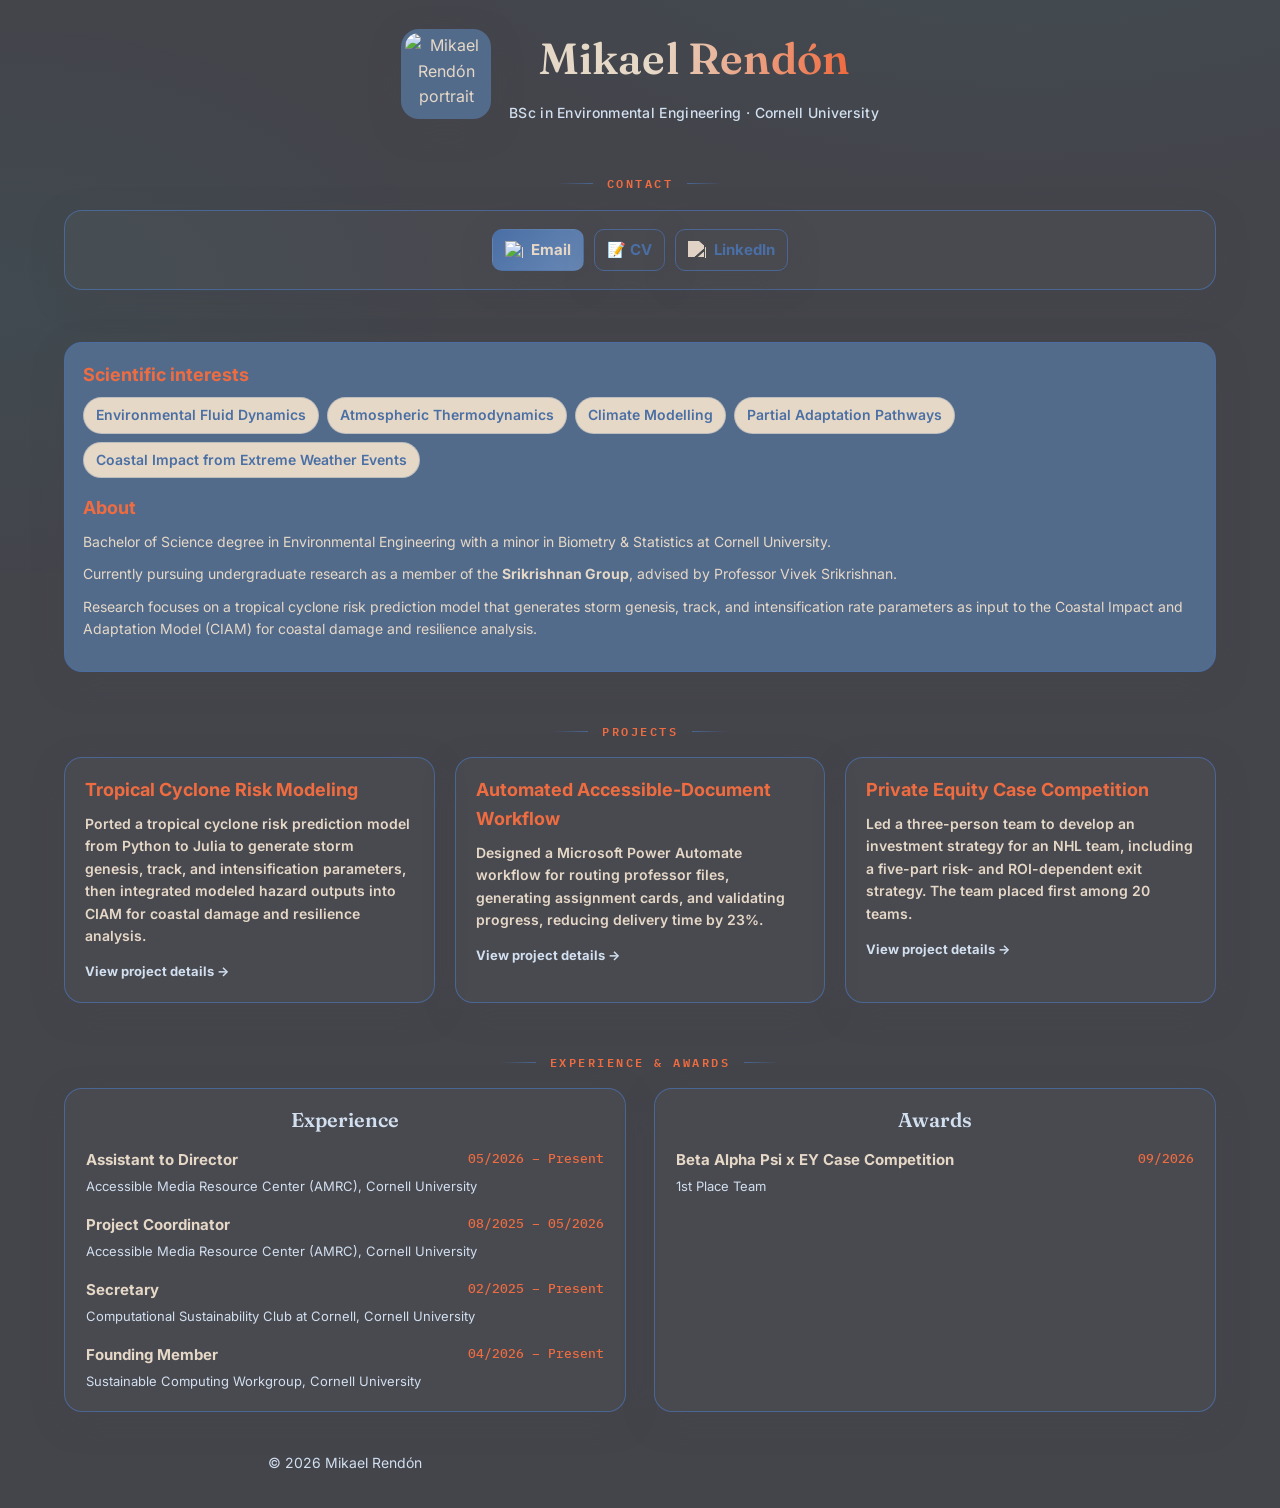
==== MikaelMRendon.html @ 0ec75952 "first commit" ====
<!DOCTYPE html>
<html lang="en">
<head>
  <meta charset="utf-8" />
  <meta name="viewport" content="width=device-width, initial-scale=1" />
  <title>Mikael M. Rendón | Resume</title>
  <meta name="description" content="Environmental engineering student at Cornell University focused on environmental systems analysis, data-driven risk modeling, and applied sustainability work." />
  <meta name="theme-color" content="#4a6fa5" media="(prefers-color-scheme: light)">
  <meta name="theme-color" content="#44444b" media="(prefers-color-scheme: dark)">
  <meta property="og:title" content="Mikael M. Rendón | Resume" />
  <meta property="og:description" content="Environmental Engineering student at Cornell University." />
  <meta property="og:type" content="website" />
  <meta property="og:image" content="tile_cayuga.jpg" />
  <link rel="icon" href="data:image/svg+xml,%3Csvg xmlns='http://www.w3.org/2000/svg' viewBox='0 0 100 100'%3E%3Ctext y='0.9em' font-size='82'%3EM%3C/text%3E%3C/svg%3E">

  <link rel="preconnect" href="https://fonts.googleapis.com">
  <link rel="preconnect" href="https://fonts.gstatic.com" crossorigin>
  <link href="https://fonts.googleapis.com/css2?family=Fraunces:opsz,wght@9..144,400;9..144,500;9..144,600&family=Inter:wght@300;400;500;600;800&family=IBM+Plex+Mono:wght@400;500&display=swap" rel="stylesheet">

  <style>
    :root{
      --slate-blue:#4a6fa5;
      --peach:#ef6c41;
      --cream:#e6d8c7;
      --dusty-blue:#d1dfef;
      --graphite:#44444b;
      --bg:var(--graphite);
      --text:var(--cream);
      --muted:var(--dusty-blue);
      --brand:var(--slate-blue);
      --brand-2:var(--peach);
      --gold:var(--peach);
      --card:#536b8b;
      --shadow:0 10px 30px rgba(68,68,75,.45);
      --border:rgba(74,111,165,.8);
      --serif:'Fraunces', Georgia, serif;
      --mono:'IBM Plex Mono', ui-monospace, Menlo, Consolas, monospace;
    }
    *{box-sizing:border-box}
    html{scroll-behavior:smooth}
    body{
      margin:0;
      background:
        radial-gradient(1200px 600px at 80% -10%, rgba(20,184,166,.08), transparent 60%),
        radial-gradient(800px 500px at 0% 20%, rgba(13,148,136,.08), transparent 60%),
        var(--bg);
      color:var(--text);
      font:16px/1.6 'Inter', system-ui, -apple-system, Segoe UI, Roboto, Helvetica, Arial;
    }
    a{color:var(--brand); text-decoration:none; font-weight:600; transition:color .2s ease}
    a:hover{text-decoration:underline; color:var(--slate-blue)}
    .wrap{max-width:1200px; margin:0 auto; padding:24px}

    .skip-link{
      position:absolute; left:12px; top:-48px;
      background:var(--gold); color:#062c2c; font-weight:700;
      padding:10px 16px; border-radius:8px; z-index:100;
      transition:top .2s ease;
    }
    .skip-link:focus{top:12px}

    :focus-visible{outline:2px solid var(--slate-blue); outline-offset:3px; border-radius:4px}

    @media (prefers-reduced-motion: reduce){
      html{scroll-behavior:auto}
      *{animation-duration:.01ms !important; animation-iteration-count:1 !important; transition-duration:.01ms !important;}
    }

    /* ===== Header ===== */
    header{
      display:flex;
      justify-content:center;
      align-items:center;
      margin-bottom:28px;
      text-align:center;
    }
    .brand{
      display:flex;
      align-items:center;
      gap:18px;
      flex-wrap:wrap;
      justify-content:center;
    }
    .brand img{
      width:90px;
      height:90px;
      border-radius:18px;
      object-fit:contain;
      background:var(--card);
      box-shadow:var(--shadow);
      padding:4px;
    }
    h1{
      font-family:var(--serif);
      font-size:clamp(30px,3.4vw,46px);
      margin:0;
      font-weight:600;
      letter-spacing:.2px;
      background:linear-gradient(100deg, var(--text) 40%, var(--brand-2) 90%);
      -webkit-background-clip:text;
      background-clip:text;
      -webkit-text-fill-color:transparent;
    }
    .sub{
      margin:8px 0 0;
      color:var(--muted);
      font-weight:500;
      font-size:14px;
      letter-spacing:.3px;
    }

    /* ===== Buttons / links ===== */
    nav{
      display:flex;
      gap:10px;
      flex-wrap:wrap;
      white-space:nowrap;
      justify-content:center;
    }
    .btn{
      display:inline-flex;
      align-items:center;
      gap:8px;
      padding:8px 12px;
      border-radius:10px;
      border:1px solid transparent;
      background:linear-gradient(135deg, var(--slate-blue), #6888b5);
      color:var(--cream);
      font-weight:700;
      box-shadow:var(--shadow);
      font-size:15px;
      transition:transform .2s ease, box-shadow .2s ease, filter .2s ease, background .2s ease;
    }
    .btn:hover{ transform:translateY(-2px); text-decoration:none; filter:brightness(1.08); box-shadow:0 14px 30px rgba(74,111,165,.35); }
    .btn.secondary{
      background:transparent;
      color:var(--brand);
      border:1px solid rgba(74,111,165,.8);
    }
    .btn.secondary:hover{background:rgba(74,111,165,.18)}
    .icon{
      width:18px;
      height:18px;
      display:inline-block;
      vertical-align:middle;
    }
    .linkedin-icon{
      width:18px;
      height:18px;
      filter:brightness(0) saturate(100%) invert(88%) sepia(13%) saturate(258%) hue-rotate(348deg) brightness(97%) contrast(88%);
    }
    .cornell-badge{width:20px; height:20px; display:inline-block}
    .cornell-badge svg{display:block}

    /* ===== Section headings ===== */
    h2{
      font:600 12px/1.3 var(--mono), monospace;
      margin:0 0 18px;
      letter-spacing:2.5px;
      text-transform:uppercase;
      color:var(--gold);
      text-align:center;
      display:flex;
      align-items:center;
      justify-content:center;
      gap:14px;
    }
    h2::before, h2::after{
      content:'';
      height:1px;
      width:36px;
      background:linear-gradient(90deg, transparent, var(--border));
    }
    h2::after{ background:linear-gradient(90deg, var(--border), transparent); }

    section{margin-top:52px; scroll-margin-top:90px}

    /* ===== Cards ===== */
    .card{
      background:rgba(255,255,255,.03);
      border:1px solid var(--border);
      border-radius:18px;
      padding:18px 20px;
      box-shadow:var(--shadow);
      text-align:center;
      transition:transform .35s ease, border-color .35s ease, box-shadow .35s ease;
    }

    /* ===== Scroll-reveal ===== */
    .reveal{
      opacity:0;
      transform:translateY(18px);
      transition:opacity .7s ease, transform .7s ease;
    }
    .reveal.is-visible{ opacity:1; transform:translateY(0); }

    /* ===== Sticky section nav ===== */
    .quicknav{
      position:fixed; top:16px; left:50%; z-index:50;
      display:flex; justify-content:center; gap:4px;
      flex-wrap:wrap;
      max-width:min(92vw, 620px);
      padding:10px 14px;
      border-radius:999px;
      background:rgba(6,44,44,.7);
      backdrop-filter:blur(10px);
      -webkit-backdrop-filter:blur(10px);
      border:1px solid var(--border);
      box-shadow:var(--shadow);
      opacity:0;
      transform:translate(-50%,-14px);
      transition:opacity .3s ease, transform .3s ease;
      pointer-events:none;
    }
    .quicknav.is-shown{ opacity:1; transform:translate(-50%,0); pointer-events:auto; }
    .quicknav a{
      font:600 12px/1 'Inter', sans-serif;
      color:var(--muted);
      padding:8px 12px;
      border-radius:999px;
      transition:background .2s ease, color .2s ease;
      text-decoration:none;
    }
    .quicknav a:hover, .quicknav a:focus-visible{
      background:rgba(74,111,165,.22);
      color:var(--text);
      text-decoration:none;
    }

    .back-to-top{
      position:fixed; right:20px; bottom:20px; z-index:50;
      width:44px; height:44px;
      display:flex; align-items:center; justify-content:center;
      border-radius:50%;
      background:linear-gradient(180deg, var(--brand), var(--brand-2));
      color:#fff; font-size:18px;
      box-shadow:var(--shadow);
      border:none; cursor:pointer;
      opacity:0; transform:translateY(10px) scale(.9);
      transition:opacity .3s ease, transform .3s ease;
      pointer-events:none;
    }
    .back-to-top.is-shown{ opacity:1; transform:translateY(0) scale(1); pointer-events:auto; }
    .back-to-top:hover{ filter:brightness(1.1) }

    /* ===== Main layout (hero) ===== */
    .hero{
      display:grid;
      grid-template-columns:1fr 1fr;
      gap:32px;
      align-items:stretch;
      margin-top:30px;
    }
    .figure{
      border-radius:22px;
      overflow:hidden;
      box-shadow:var(--shadow);
      border:1px solid var(--border);
    }
    .figure img{
      width:100%;
      height:100%;
      object-fit:cover;
      display:block;
      transition:transform .6s ease;
    }
    .figure:hover img{ transform:scale(1.04); }

    .info-card{
      background:var(--card);
      border-radius:18px;
      padding:18px 18px 20px;
      box-shadow:var(--shadow);
      display:flex;
      flex-direction:column;
      gap:16px;
      border:1px solid var(--border);
    }
    .info-card h3{
      margin:0 0 8px;
      color:var(--peach);
      font-weight:700;
      font-size:18px;
    }
    .keyword-list{
      display:flex;
      flex-wrap:wrap;
      gap:8px;
    }
    .pill{
      padding:6px 12px;
      border-radius:999px;
      background:var(--cream);
      color:var(--slate-blue);
      font-weight:600;
      font-size:14px;
      border:1px solid rgba(74,111,165,.25);
      transition:background .2s ease, transform .2s ease;
    }
    .pill:hover{ background:#f6efe8; transform:translateY(-1px); }
    .about-text p{
      margin:0 0 10px;
      font-size:14px;
      color:var(--cream);
    }

    /* ===== Publications block ===== */
    .pub-list{
      list-style:none;
      padding:0;
      margin:0;
      display:flex;
      flex-direction:column;
      gap:16px;
      text-align:left;
    }
    .pub-item{
      padding:14px 16px;
      border-radius:14px;
      background:rgba(255,255,255,.02);
      border:1px dashed var(--border);
      transition:border-color .25s ease, background .25s ease;
    }
    .pub-item:hover, .cv-item:hover{
      border-color:rgba(74,111,165,.8);
      background:rgba(74,111,165,.08);
    }
    .cv-top{
      display:flex;
      justify-content:space-between;
      gap:12px;
      flex-wrap:wrap;
    }
    .cv-role{
      font-weight:700;
      font-size:15px;
    }
    .cv-date{
      color:var(--gold);
      font-size:12.5px;
      font-weight:500;
      font-family:var(--mono);
      white-space:nowrap;
    }
    .cv-org{
      margin-top:4px;
      font-size:13px;
      color:var(--muted);
    }
    .cv-title{
      margin-top:8px;
      font-weight:600;
      font-size:14px;
    }
    .cv-note{
      margin-top:6px;
      font-size:13px;
      word-break:break-all;
    }

    .footer{
      text-align:center;
      margin:40px 0 10px;
      color:var(--muted);
      font-size:14px;
    }

    /* ===== Experience & Awards two-column layout ===== */
    .cv-grid{
      display:grid;
      grid-template-columns:1fr 1fr;
      gap:28px;
      margin-top:16px;
    }
    .cv-section{
      background:rgba(255,255,255,.03);
      border:1px solid var(--border);
      border-radius:18px;
      padding:18px 20px;
      box-shadow:var(--shadow);
      transition:border-color .35s ease;
    }
    .cv-section:hover{ border-color:rgba(74,111,165,.9); }
    .cv-list{
      list-style:none;
      padding:0;
      margin:0;
      display:flex;
      flex-direction:column;
      gap:14px;
    }
    .cv-item{
      padding:8px 10px;
      margin:-8px -10px;
      border-radius:12px;
      border:1px solid transparent;
      transition:border-color .25s ease, background .25s ease;
    }
    .subhead{
      margin:0 0 14px;
      font-family:var(--serif);
      font:600 20px/1.3 var(--serif);
      color:var(--muted);
      text-align:center;
    }

    .avatar{
      width:92px;
      height:92px;
      border-radius:50%;
      display:flex;
      align-items:center;
      justify-content:center;
      background:linear-gradient(135deg, var(--slate-blue), rgba(74,111,165,.7));
      color:var(--cream);
      font-family:var(--serif);
      font-size:42px;
      font-weight:700;
      box-shadow:var(--shadow);
      border:1px solid rgba(74,111,165,.8);
    }
    .contact-detail{
      margin-top:18px;
      font-size:14px;
      color:var(--muted);
      text-align:center;
    }
    .resume-row{
      display:flex;
      justify-content:space-between;
      gap:16px;
      align-items:flex-start;
      flex-wrap:wrap;
      margin-bottom:10px;
    }
    .resume-row strong{ color:var(--text); }
    .resume-list{
      margin:0;
      padding-left:20px;
      color:var(--text);
    }
    .resume-list li{ margin:8px 0; }
    .project-grid{
      display:grid;
      grid-template-columns:repeat(auto-fit, minmax(min(100%, 280px), 1fr));
      gap:20px;
    }
    .project-card{
      display:block;
      background:rgba(255,255,255,.03);
      border:1px solid var(--border);
      border-radius:18px;
      padding:18px 20px;
      box-shadow:var(--shadow);
      text-align:left;
      color:var(--text);
      text-decoration:none;
      transition:border-color .25s ease, background .25s ease;
    }
    .project-card:hover, .project-card:focus-visible{
      border-color:var(--slate-blue);
      background:rgba(74,111,165,.08);
      color:var(--text);
      text-decoration:none;
    }
    .project-card h3{
      margin:0 0 8px;
      color:var(--peach);
      font-size:18px;
    }
    .project-card p{
      margin:0;
      color:var(--cream);
      font-size:14px;
    }
    .project-card .project-link{
      display:inline-block;
      margin-top:14px;
      color:var(--dusty-blue);
      font-size:13px;
      font-weight:700;
    }
    .mini-tag{
      display:inline-block;
      padding:6px 10px;
      border-radius:999px;
      background:rgba(74,111,165,.18);
      color:var(--slate-blue);
      border:1px solid rgba(74,111,165,.6);
      font-size:12px;
      font-weight:700;
      letter-spacing:.08em;
      text-transform:uppercase;
      margin-bottom:8px;
    }

    @media (max-width:900px){
      .hero{grid-template-columns:1fr}
      .cv-top{flex-direction:column}
      .cv-grid{grid-template-columns:1fr}
      .resume-row{flex-direction:column; align-items:flex-start}
    }
  </style>
</head>

<body>
  <a class="skip-link" href="#main">Skip to content</a>

  <nav class="quicknav" id="quicknav" aria-label="Section navigation">
    <a href="#top">Top</a>
    <a href="#contact">Contact</a>
    <a href="#about">About</a>
    <a href="#projects">Projects</a>
    <!--<a href="#publications">Publications</a>-->
    <a href="#cv">Experience</a>
    <!--<a href="#talks">Talks</a>-->
  </nav>

  <div class="wrap" id="main">

    <!-- Centered header -->
    <header id="top">
      <div class="brand">
        <img src="tile_nola.jpg" alt="Mikael Rendón portrait">
        <div>
          <h1>Mikael Rendón</h1>
          <p class="sub">
            BSc in Environmental Engineering · Cornell University
          </p>
        </div>
      </div>
    </header>

    <!-- Contact & useful links -->
    <section aria-label="Contact and useful links" id="contact">
      <h2>Contact</h2>
      <div class="card">
        <nav>
          <a class="btn" href="mailto:mm3446@cornell.edu">
            <img class="icon" src="https://cdn.simpleicons.org/gmail/FFFFFF" alt="Email"> Email
          </a>
          <a class="btn secondary" href="./MikaelMRendon_Resume2026.pdf.pdf" target="_blank" rel="noopener">📝 CV</a>
          <!--<a class="btn secondary" href="https://scholar.google.com/citations?user=1HS5D3MAAAAJ&hl=en" target="_blank" rel="noopener">
            <img class="icon" src="https://cdn.simpleicons.org/googlescholar/0d9488" alt="Scholar"> Scholar-->
          </a>
          <!--<a class="btn secondary" href="https://orcid.org/0000-0002-5926-7119" target="_blank" rel="noopener">
            <img class="icon" src="https://cdn.simpleicons.org/orcid/A6CE39" alt="ORCID"> ORCID-->
          </a>
          <a class="btn secondary" href="https://www.linkedin.com/in/mikael-rendon-625943254/" target="_blank" rel="noopener">
            <img class="linkedin-icon" src="https://cdn.jsdelivr.net/npm/simple-icons@v9/icons/linkedin.svg" alt="LinkedIn"> LinkedIn
          </a>
        
</nav>
      </div>
    </section>

    <section class="reveal" id="about">
      <div class="info-card">
        <div>
          <h3> Scientific interests</h3>
          <div class="keyword-list">
            <span class="pill">Environmental Fluid Dynamics</span>
            <span class="pill">Atmospheric Thermodynamics</span>
            <span class="pill">Climate Modelling</span>
            <span class="pill">Partial Adaptation Pathways</span>
            <span class="pill">Coastal Impact from Extreme Weather Events</span>
          </div>
        </div>

        <div class="about-text">
          <h3> About</h3>
          <p>
            Bachelor of Science degree in Environmental Engineering with a minor in Biometry & Statistics at Cornell University.
          </p>
          <p>
            Currently pursuing undergraduate research as a member of the
            <strong>Srikrishnan Group</strong>, advised by Professor Vivek Srikrishnan.
          </p>
          <p>
            Research focuses on a tropical cyclone risk prediction model that 
            generates storm genesis, track, and intensification rate parameters as input 
            to the Coastal Impact and Adaptation Model (CIAM) for coastal damage and resilience analysis.
          </p>
        </div>
      </div>
    </section>

    <section class="reveal" id="projects">
      <h2>Projects</h2>
      <div class="project-grid">
        <a class="project-card" href="projects/tropical-cyclone-risk-modeling.html">
          <h3>Tropical Cyclone Risk Modeling</h3>
          <p>Ported a tropical cyclone risk prediction model from Python to Julia to generate storm genesis, track, and intensification parameters, then integrated modeled hazard outputs into CIAM for coastal damage and resilience analysis.</p>
          <span class="project-link">View project details →</span>
        </a>
        <a class="project-card" href="projects/accessible-document-workflow.html">
          <h3>Automated Accessible-Document Workflow</h3>
          <p>Designed a Microsoft Power Automate workflow for routing professor files, generating assignment cards, and validating progress, reducing delivery time by 23%.</p>
          <span class="project-link">View project details →</span>
        </a>
        <a class="project-card" href="projects/private-equity-case-competition.html">
          <h3>Private Equity Case Competition</h3>
          <p>Led a three-person team to develop an investment strategy for an NHL team, including a five-part risk- and ROI-dependent exit strategy. The team placed first among 20 teams.</p>
          <span class="project-link">View project details →</span>
        </a>
      </div>
    </section>

    <!-- 📚 Publications (Full width) -->
    <!--<section class="reveal" id="publications">
      <h2>Publications</h2>
      <div class="card">
        <ul class="pub-list">

          <li class="pub-item">
            <div class="cv-top">
              <span class="cv-role">Published — Journal of Physical Oceanography </span>
              <span class="cv-date">03/2026</span>
            </div>
            <div class="cv-org">AMS · JPO</div>
            <div class="cv-title">
              Formation and evolution of turbulence in convectively unstable internal solitary waves of depression
              shoaling over gentle slopes in the South China Sea
            </div>
            <div class="cv-note">
              <a href="https://doi.org/10.1175/JPO-D-24-0181.1" target="_blank" rel="noopener">
                https://doi.org/10.1175/JPO-D-24-0181.1
              </a>
            </div>
          </li>

          <li class="pub-item">
            <div class="cv-top">
              <span class="cv-role">Published — Ocean Dynamics</span>
              <span class="cv-date">04/2026</span>
            </div>
            <div class="cv-org">Ocean Dynamics · Springer Nature</div>
            <div class="cv-title">
              Eulerian and Lagrangian characterization of a high-amplitude convectively unstable
              shoaling internal solitary wave
            </div>
            <div class="cv-note">
              <a href="https://link.springer.com/article/10.1007/s10236-026-01805-8" target="_blank" rel="noopener">
                https://doi.org/10.1007/s10236-026-01805-8
              </a>
            </div>
          </li>

          <li class="pub-item">
            <div class="cv-top">
              <span class="cv-role">Published — Cornell Theses and Dissertations</span>
              <span class="cv-date">05/2026</span>
            </div>
            <div class="cv-org">Cornell eCommons Library · Proquest</div>
            <div class="cv-title">
            Subsurface instabilities as pathways to turbulence formation and transport within internal solitary waves of depression shoaling over gentle slopes
	    </div>
            <div class="cv-note">
              <a href="https://www.proquest.com/docview/3355068618/240021914AF4591PQ/1?accountid=16330&sourcetype=Dissertations%20&%20Theses" target="_blank" rel="noopener">
                https://www.proquest.com/docview/3355068618/240021914AF4591PQ/1?accountid=16330&sourcetype=Dissertations%20&%20Theses
              </a>
            </div>
          </li>

        </ul>
      </div>
    </section>-->
    
    <!-- ===================== EXPERIENCE & AWARDS ===================== -->
    <section id="cv" class="reveal">
     <h2>Experience &amp; Awards</h2>

      <div class="cv-grid">

        <!-- EXPERIENCE (LEFT) -->
        <div class="cv-section" id="experience">
          <h3 class="subhead">Experience</h3>
          <ul class="cv-list">

            <li class="cv-item">
              <div class="cv-top">
                <span class="cv-role">Assistant to Director</span>
                <span class="cv-date">05/2026 – Present</span>
              </div>
              <div class="cv-org">
                Accessible Media Resource Center (AMRC), Cornell University
              </div>
            </li>

            <li class="cv-item">
              <div class="cv-top">
                <span class="cv-role">Project Coordinator</span>
                <span class="cv-date">08/2025 – 05/2026</span>
              </div>
              <div class="cv-org">
                Accessible Media Resource Center (AMRC), Cornell University
              </div>
            </li>

            <li class="cv-item">
              <div class="cv-top">
                <span class="cv-role">Secretary</span>
                <span class="cv-date">02/2025 – Present</span>
              </div>
              <div class="cv-org">Computational Sustainability Club at Cornell, Cornell University</div>
            </li>

            <li class="cv-item">
              <div class="cv-top">
                <span class="cv-role">Founding Member</span>
                <span class="cv-date">04/2026 – Present</span>
              </div>
              <div class="cv-org">Sustainable Computing Workgroup, Cornell University</div>
            </li>
          </ul>
        </div>

        <!-- AWARDS (RIGHT) -->
        <div class="cv-section" id="awards">
          <h3 class="subhead">Awards</h3>
          <ul class="cv-list">

              <li class="cv-item">
              <div class="cv-top">
                <span class="cv-role">Beta Alpha Psi x EY Case Competition </span>
                <span class="cv-date">09/2026</span>
              </div>
              <div class="cv-org">1st Place Team</div>
            </li>
          </ul>
        </div>

      </div>
    </section>
    
    <!-- PRESENTATIONS (span both columns) -->
    
<!--<div class="cv-section span-2 reveal" id="talks" style="margin-top:24px;">
  <h3 class="subhead">Invited Talks &amp; Conference Presentations</h3>

  <ul class="cv-list">

    <li class="cv-item">
      <div class="cv-top">
        <span class="cv-role">
          Presentation — 16th Graduate Research Symposium, CEE, Cornell University
        </span>
        <span class="cv-date">03/2026</span>
      </div>
      <div class="cv-org">Ithaca, N.Y., USA</div>
    </li>

    <li class="cv-item">
      <div class="cv-top">
        <span class="cv-role">
          Poster — American Geophysical Union, Ocean Sciences Meeting
        </span>
        <span class="cv-date">02/2026</span>
      </div>
      <div class="cv-org">Glasgow, Scotland, UK</div>
      <div class="cv-note">Session PS24C-1754</div>
    </li>

    <li class="cv-item">
      <div class="cv-top">
        <span class="cv-role">
          Invited Talk — Interinstitutional Postgraduate Program NKUA–HCMR
        </span>
        <span class="cv-date">07/2024</span>
      </div>
      <div class="cv-org">Department of Physics, Athens, Greece</div>
      <div class="cv-note">
        “Pathways to turbulence formation in high-amplitude internal solitary waves of
        depression shoaling over gentle slopes.”
        <a href="https://oceanography.geol.uoa.gr/anakoinoseis_kai_ekdiloseis/proboli_anakoinosis/prosklisi_se_seminario_yd_tilemachos_mpolioydakis/"
           target="_blank" rel="noopener">Announcement link</a>
      </div>
    </li>

    <li class="cv-item">
      <div class="cv-top">
        <span class="cv-role">
          Poster — Fluid Dynamics of Sustainability and the Environment (FDSE)
        </span>
        <span class="cv-date">05/2024</span>
      </div>
      <div class="cv-org">École Polytechnique, Paris, France</div>
      <div class="cv-note">
        <a href="http://fdse.org" target="_blank" rel="noopener">fdse.org</a>
      </div>
    </li>

    <li class="cv-item">
      <div class="cv-top">
        <span class="cv-role">
          Poster — American Geophysical Union, Ocean Sciences Meeting
        </span>
        <span class="cv-date">02/2024</span>
      </div>
      <div class="cv-org">New Orleans, Louisiana, USA</div>
      <div class="cv-note">
        <a href="https://agu.confex.com/agu/OSM24/meetingapp.cgi/Person/1469507"
           target="_blank" rel="noopener">AGU profile</a>
      </div>
    </li>

    <li class="cv-item">
      <div class="cv-top">
        <span class="cv-role">
          Presentation — APS DFD 76th Annual Meeting
        </span>
        <span class="cv-date">11/2023</span>
      </div>
      <div class="cv-org">Washington, D.C., USA</div>
      <div class="cv-note">
        <a href="https://meetings.aps.org/Meeting/DFD23/Session/T44"
           target="_blank" rel="noopener">Session T44</a>
      </div>
    </li>

    <li class="cv-item">
      <div class="cv-top">
        <span class="cv-role">
          Presentation — APS DFD 75th Annual Meeting
        </span>
        <span class="cv-date">11/2022</span>
      </div>
      <div class="cv-org">Indianapolis, Indiana, USA</div>
      <div class="cv-note">
        <a href="https://meetings.aps.org/Meeting/DFD22/Session/L27.2"
           target="_blank" rel="noopener">Session L27.2</a>
      </div>
    </li>

    <li class="cv-item">
      <div class="cv-top">
        <span class="cv-role">
          Poster — 9th International Symposium on Stratified Flows
        </span>
        <span class="cv-date">08/2022</span>
      </div>
      <div class="cv-org">Cambridge, UK</div>
      <div class="cv-note">
        <a href="https://www.damtp.cam.ac.uk/events/issf2022/"
           target="_blank" rel="noopener">Conference page</a>
      </div>
    </li>

  </ul>
</div>-->

<div style="display:grid; grid-template-columns:1fr 1fr; gap:28px;">

       <!-- HPC --><!--
      <div class="cv-section" id="hpc" style="margin-top:20px;">
        <h3 class="subhead">Approved High-Performance-Computing Proposals</h3>
        <ul class="cv-list">

          <li class="cv-item">
            <span class="cv-date">09/2024</span>
            <div class="cv-role">
              Maximize Project — NSF supported ACCESS Allocations (USA)
            </div>
            <div class="cv-org">Role: Co-PI</div>
            <div class="cv-note">Amount: 6.5M Service Units</div>
          </li>

          <li class="cv-item">
            <span class="cv-date">03/2021</span>
            <div class="cv-role">
              Preparation/Development Projects — GRNET HPC System A.R.I.S. (Greece)
            </div>
            <div class="cv-org">Role: Co-PI</div>
            <div class="cv-note">Amount: 200K Service Units</div>
          </li>

        </ul>
      </div>
-->
      <!-- TRAINING --><!--
      <div class="cv-section" id="training" style="margin-top:20px;">
        <h3 class="subhead">Additional Training</h3>
        <ul class="cv-list">

          <li class="cv-item">
            <span class="cv-date">05/2024</span>
            <div class="cv-role">
              Fluid Dynamics of Sustainability and the Environment — Summer School
            </div>
            <div class="cv-org">École Polytechnique, Paris, France</div>
            <div class="cv-note">
              <a href="http://fdse.org" target="_blank" rel="noopener">http://fdse.org</a>
            </div>
          </li>

          <li class="cv-item">
            <span class="cv-date">12/2020</span>
            <div class="cv-role">Efficient Use of HPC Systems</div>
            <div class="cv-org">GRNET PRACE Training Center</div>
          </li>

          <li class="cv-item">
            <span class="cv-date">11/2020</span>
            <div class="cv-role">Introduction to Parallel Programming</div>
            <div class="cv-org">GRNET PRACE Training Center</div>
          </li>

          <li class="cv-item">
            <span class="cv-date">10/2018</span>
            <div class="cv-role">Hellenic Physics Union Summer School</div>
            <div class="cv-org">Aegina, Greece</div>
          </li>

          <li class="cv-item">
            <span class="cv-date">07/2018</span>
            <div class="cv-role">
              25th Summer School-Conference: Dynamical Systems &amp; Complexity
            </div>
            <div class="cv-org">NCSR Demokritos · Athens, Greece</div>
          </li>

        </ul>
      </div>
    </div>
  </section>-->
  
  <!-- =================== END CV GRID =================== -->



    <footer class="footer">
      © <span id="year-span">2025</span> Mikael Rendón
    </footer>
  </div>

  <button class="back-to-top" id="back-to-top" aria-label="Back to top" title="Back to top">↑</button>

  <script>
    const y = new Date().getFullYear();
    const span = document.getElementById('year-span');
    if (span) span.textContent = y;

    // Scroll-triggered reveal for sections
    const revealEls = document.querySelectorAll('.reveal');
    if ('IntersectionObserver' in window && revealEls.length){
      const io = new IntersectionObserver((entries) => {
        entries.forEach(entry => {
          if (entry.isIntersecting){
            entry.target.classList.add('is-visible');
            io.unobserve(entry.target);
          }
        });
      }, { threshold: 0.12, rootMargin: '0px 0px -60px 0px' });
      revealEls.forEach(el => io.observe(el));
    } else {
      revealEls.forEach(el => el.classList.add('is-visible'));
    }

    // Sticky quick-nav + back-to-top: show once the reader scrolls past the header
    const quicknav = document.getElementById('quicknav');
    const backToTop = document.getElementById('back-to-top');
    const header = document.getElementById('top');
    const toggleChrome = () => {
      const past = window.scrollY > (header ? header.offsetHeight + 40 : 200);
      quicknav && quicknav.classList.toggle('is-shown', past);
      backToTop && backToTop.classList.toggle('is-shown', past);
    };
    toggleChrome();
    window.addEventListener('scroll', toggleChrome, { passive: true });

    backToTop && backToTop.addEventListener('click', () => {
      window.scrollTo({ top: 0, behavior: 'smooth' });
    });
  </script>
</body>
</html>
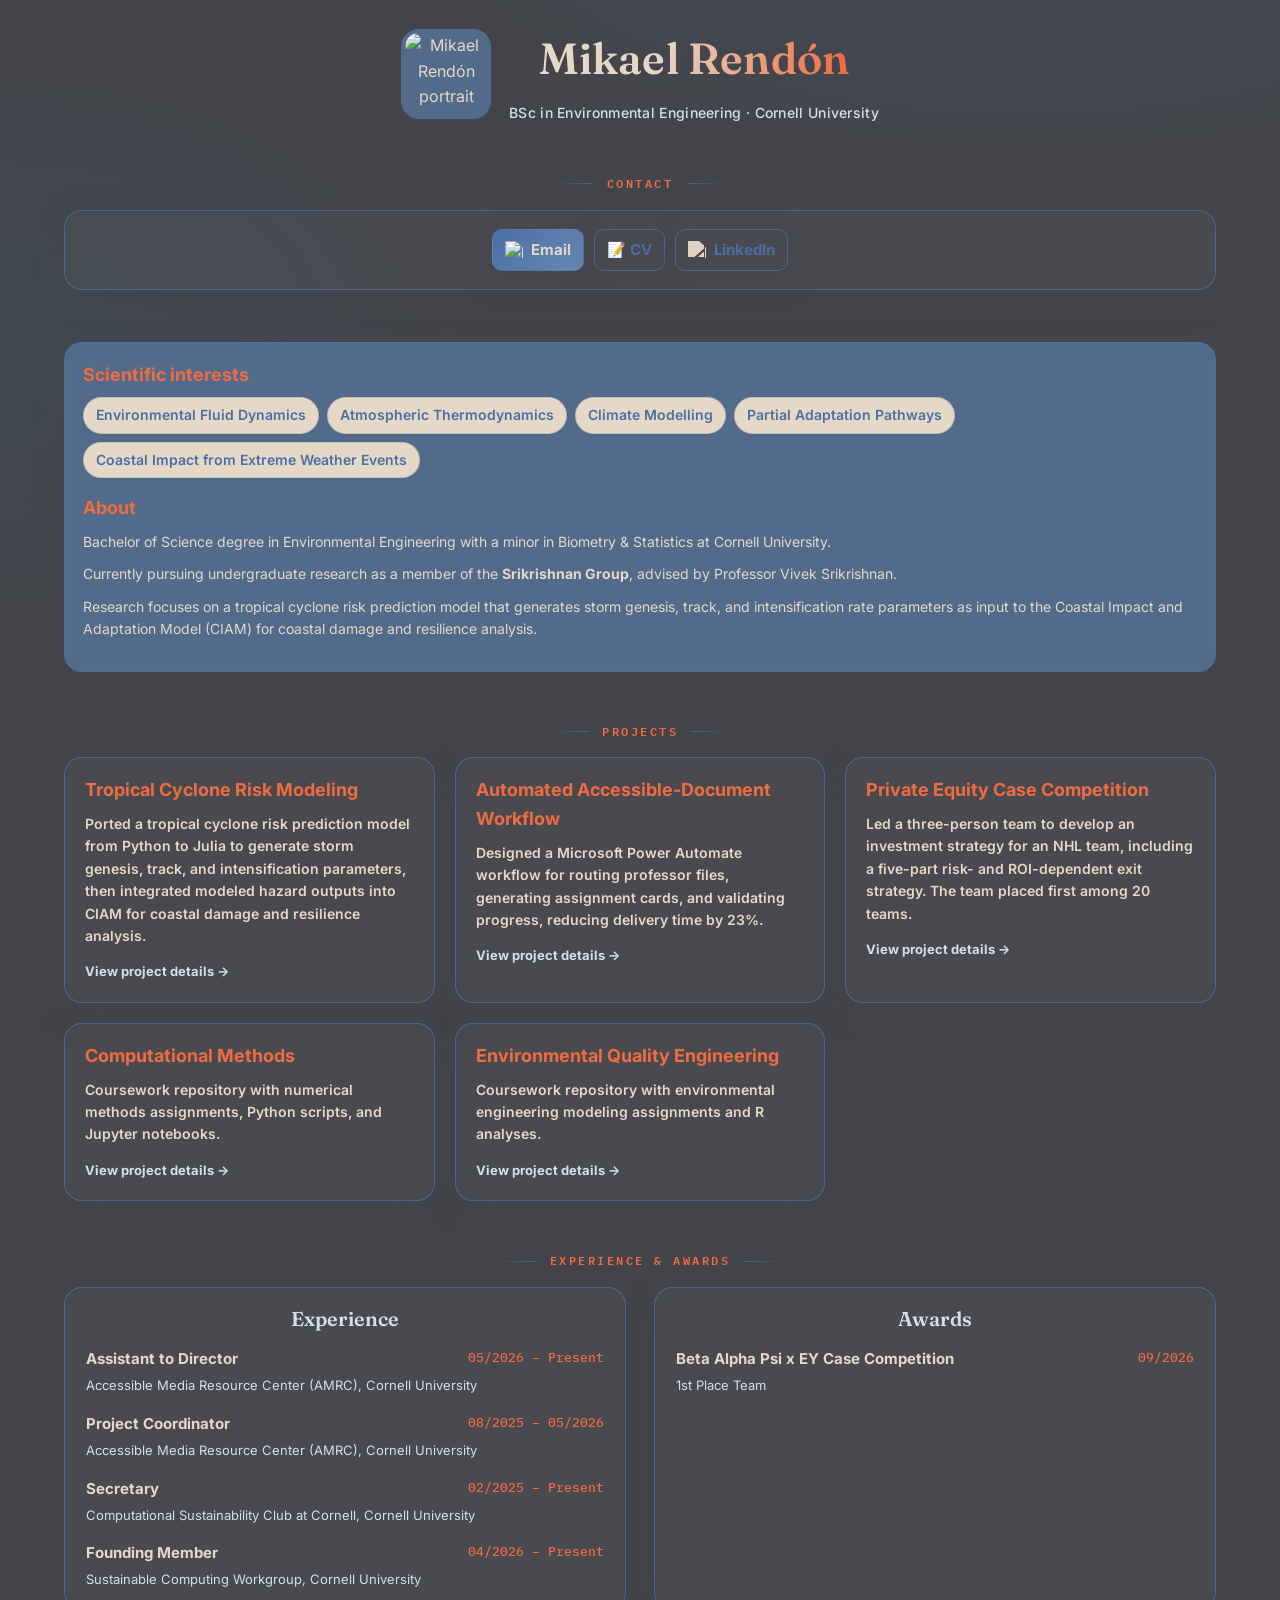
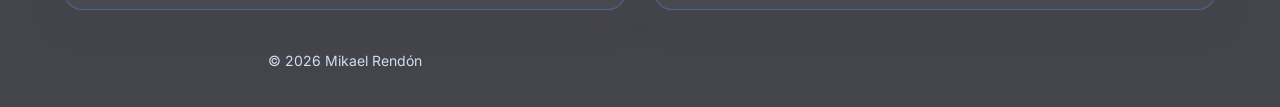
==== commit 1f5d237f: "added new projects for computational methods and environmental quality engineering" ====
--- a/MikaelMRendon.html
+++ b/MikaelMRendon.html
@@ -603,6 +603,16 @@
           <p>Led a three-person team to develop an investment strategy for an NHL team, including a five-part risk- and ROI-dependent exit strategy. The team placed first among 20 teams.</p>
           <span class="project-link">View project details →</span>
         </a>
+        <a class="project-card" href="projects/computational-methods.html">
+          <h3>Computational Methods</h3>
+          <p>Coursework repository with numerical methods assignments, Python scripts, and Jupyter notebooks.</p>
+          <span class="project-link">View project details →</span>
+        </a>
+        <a class="project-card" href="projects/environmental-quality-engineering.html">
+          <h3>Environmental Quality Engineering</h3>
+          <p>Coursework repository with environmental engineering modeling assignments and R analyses.</p>
+          <span class="project-link">View project details →</span>
+        </a>
       </div>
     </section>
 
